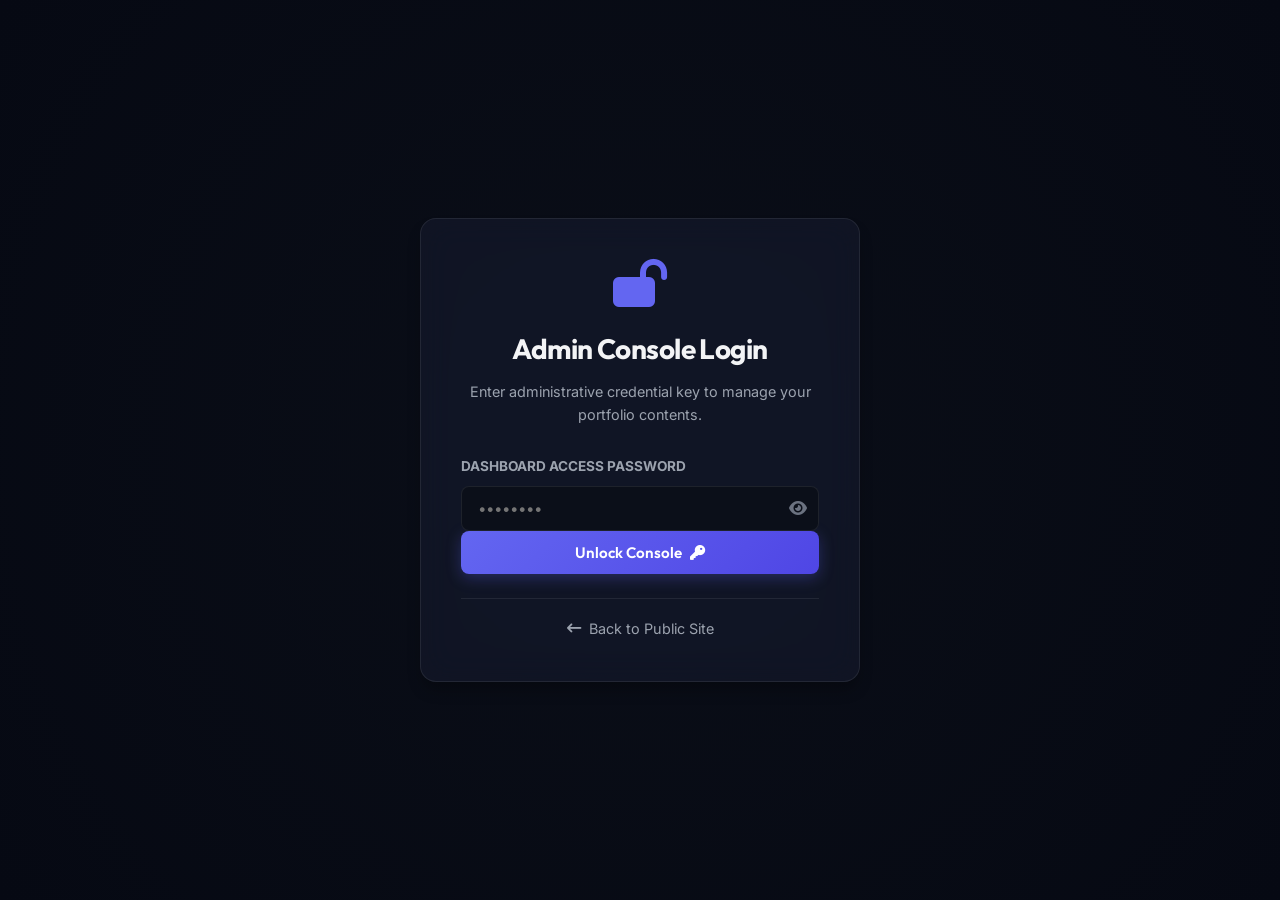
==== admin.html @ 7a06842d "Add files via upload" ====
<!DOCTYPE html>
<html lang="en" data-theme="dark">
<head>
    <meta charset="UTF-8">
    <meta name="viewport" content="width=device-width, initial-scale=1.0">
    <title>Admin Dashboard | Rosline Mary J</title>
    <!-- Google Fonts -->
    <link rel="preconnect" href="https://fonts.googleapis.com">
    <link rel="preconnect" href="https://fonts.gstatic.com" crossorigin>
    <link href="https://fonts.googleapis.com/css2?family=Inter:wght@300;400;500;600;700&family=Outfit:wght@400;500;600;700;800&display=swap" rel="stylesheet">
    
    <!-- FontAwesome Icons -->
    <link rel="stylesheet" href="https://cdnjs.cloudflare.com/ajax/libs/font-awesome/6.4.0/css/all.min.css">
    
    <!-- Custom CSS -->
    <link rel="stylesheet" href="styles.css">
</head>
<body class="admin-body">
    <!-- Admin Login Overlay -->
    <div id="admin-login-overlay" class="admin-login-overlay">
        <div class="glass-card login-card">
            <div class="login-header text-center">
                <i class="fa-solid fa-lock-open login-logo-icon"></i>
                <h2>Admin Console Login</h2>
                <p>Enter administrative credential key to manage your portfolio contents.</p>
            </div>
            <form id="admin-login-form">
                <div class="form-group">
                    <label for="admin-password">Dashboard Access Password</label>
                    <div class="password-input-wrapper">
                        <input type="password" id="admin-password" placeholder="••••••••" required>
                        <button type="button" id="toggle-password-vis" class="password-vis-btn">
                            <i class="fa-solid fa-eye"></i>
                        </button>
                    </div>
                </div>
                <button type="submit" class="btn btn-primary w-100">
                    <span>Unlock Console</span>
                    <i class="fa-solid fa-key"></i>
                </button>
                <div id="login-error" class="form-error hidden text-center">Invalid admin credentials. Please try again.</div>
            </form>
            <div class="login-footer text-center">
                <a href="index.html" class="back-link"><i class="fa-solid fa-arrow-left-long"></i> Back to Public Site</a>
            </div>
        </div>
    </div>

    <!-- Admin Console Dashboard -->
    <div id="admin-console" class="admin-console hidden">
        <!-- Sidebar Navigation -->
        <aside class="admin-sidebar">
            <div class="sidebar-brand">
                <span class="logo-accent">&lt;</span>Admin<span class="logo-accent">.Console /&gt;</span>
            </div>
            
            <nav class="sidebar-nav">
                <ul>
                    <li>
                        <button class="sidebar-tab-btn active" data-tab="overview">
                            <i class="fa-solid fa-chart-line"></i>
                            <span>Overview</span>
                        </button>
                    </li>
                    <li>
                        <button class="sidebar-tab-btn" data-tab="projects">
                            <i class="fa-solid fa-list-check"></i>
                            <span>Manage Projects</span>
                        </button>
                    </li>
                    <li>
                        <button class="sidebar-tab-btn" data-tab="credentials">
                            <i class="fa-solid fa-certificate"></i>
                            <span>Manage Credentials</span>
                        </button>
                    </li>
                    <li>
                        <button class="sidebar-tab-btn" data-tab="visitors">
                            <i class="fa-solid fa-users"></i>
                            <span>Visitor logs</span>
                        </button>
                    </li>
                </ul>
            </nav>

            <div class="sidebar-footer">
                <div class="admin-info">
                    <i class="fa-solid fa-circle-user avatar-placeholder"></i>
                    <div class="admin-meta">
                        <strong>Rosline Mary J</strong>
                        <span>Administrator</span>
                    </div>
                </div>
                <button id="admin-logout-btn" class="btn btn-logout w-100">
                    <i class="fa-solid fa-right-from-bracket"></i>
                    <span>Lock Console</span>
                </button>
            </div>
        </aside>

        <!-- Main Dashboard Viewport -->
        <main class="admin-main">
            <!-- Header Bar -->
            <header class="admin-header">
                <div class="admin-header-title">
                    <h1 id="tab-title">Dashboard Overview</h1>
                    <p id="tab-subtitle">Welcome back, Admin! Here is a summary of your website metrics.</p>
                </div>
                <div class="admin-header-actions">
                    <a href="index.html" target="_blank" class="btn btn-secondary">
                        <i class="fa-solid fa-arrow-up-right-from-square"></i>
                        <span>View Live Site</span>
                    </a>
                </div>
            </header>

            <!-- Tab: Overview -->
            <div id="tab-content-overview" class="tab-content active">
                <div class="metrics-grid">
                    <div class="metric-card glass-card">
                        <div class="metric-icon val-views"><i class="fa-solid fa-eye"></i></div>
                        <div class="metric-data">
                            <h3 id="stat-views">0</h3>
                            <p>Total Page Visits</p>
                        </div>
                    </div>
                    <div class="metric-card glass-card">
                        <div class="metric-icon val-projects"><i class="fa-solid fa-laptop-code"></i></div>
                        <div class="metric-data">
                            <h3 id="stat-projects">0</h3>
                            <p>Active Projects</p>
                        </div>
                    </div>
                    <div class="metric-card glass-card">
                        <div class="metric-icon val-certs"><i class="fa-solid fa-award"></i></div>
                        <div class="metric-data">
                            <h3 id="stat-certs">0</h3>
                            <p>Certificates & Achievements</p>
                        </div>
                    </div>
                </div>

                <div class="dashboard-widgets-grid">
                    <div class="widget-card glass-card">
                        <h3>Quick Project Publisher</h3>
                        <p class="widget-desc">Fast-publish a new work description immediately on the home page.</p>
                        <button class="btn btn-primary" onclick="switchTab('projects', true)">
                            <i class="fa-solid fa-plus"></i>
                            <span>Create Project Entry</span>
                        </button>
                    </div>
                    
                    <div class="widget-card glass-card">
                        <h3>System Information</h3>
                        <table class="sys-info-table">
                            <tr>
                                <td>Environment</td>
                                <td><span class="badge badge-sys">Client-side LocalStorage</span></td>
                            </tr>
                            <tr>
                                <td>Engine / Stack</td>
                                <td>Vanilla HTML5, CSS3, JS</td>
                            </tr>
                            <tr>
                                <td>Authentication Mode</td>
                                <td>Client passcode validation</td>
                            </tr>
                            <tr>
                                <td>Data Integrity Status</td>
                                <td><span class="badge badge-success"><i class="fa-solid fa-circle-check"></i> Healthy</span></td>
                            </tr>
                        </table>
                    </div>
                </div>
            </div>

            <!-- Tab: Projects CRUD -->
            <div id="tab-content-projects" class="tab-content">
                <div class="crud-split-layout">
                    <!-- Left: Form to Add/Edit Project -->
                    <div class="crud-form-column glass-card">
                        <h3 id="project-form-title">Add New Project</h3>
                        <form id="project-crud-form">
                            <input type="hidden" id="project-id">
                            
                            <div class="form-group">
                                <label for="proj-title">Project Title</label>
                                <input type="text" id="proj-title" required placeholder="e.g. Marriage Hall Booking System">
                            </div>
                            
                            <div class="form-group">
                                <label for="proj-category">Category</label>
                                <select id="proj-category" required>
                                    <option value="frontend">Frontend</option>
                                    <option value="backend">Backend/APIs</option>
                                    <option value="fullstack">Full-Stack</option>
                                    <option value="database">Database-Focused</option>
                                </select>
                            </div>
                            
                            <div class="form-group">
                                <label for="proj-desc">Description</label>
                                <textarea id="proj-desc" rows="3" required placeholder="Brief description of the project features, system integrations..."></textarea>
                            </div>
                            
                            <div class="form-group">
                                <label for="proj-tech">Technologies (Comma-separated)</label>
                                <input type="text" id="proj-tech" required placeholder="e.g. React.js, ASP.NET Core, SQL Server">
                            </div>

                            <div class="form-grid">
                                <div class="form-group">
                                    <label for="proj-github">GitHub Link</label>
                                    <input type="url" id="proj-github" placeholder="https://github.com/...">
                                </div>
                                <div class="form-group">
                                    <label for="proj-live">Live Link</label>
                                    <input type="url" id="proj-live" placeholder="https://...">
                                </div>
                            </div>
                            
                            <div class="form-group">
                                <label>Project Image Banner</label>
                                <div class="drag-drop-uploader" id="project-drag-uploader">
                                    <i class="fa-solid fa-cloud-arrow-up upload-icon"></i>
                                    <p class="upload-text">Drag & drop image or <span>Browse</span></p>
                                    <input type="file" id="proj-image-input" accept="image/*" class="hidden">
                                </div>
                                <div id="project-image-preview-box" class="image-preview-container hidden">
                                    <img id="project-image-preview" src="" alt="Preview">
                                    <button type="button" class="remove-img-btn" id="remove-project-img"><i class="fa-solid fa-xmark"></i></button>
                                </div>
                                <input type="hidden" id="proj-image-base64">
                            </div>

                            <div class="form-actions">
                                <button type="submit" class="btn btn-primary" id="btn-project-submit">
                                    <span>Add Project</span>
                                </button>
                                <button type="button" class="btn btn-secondary hidden" id="btn-project-cancel">
                                    <span>Cancel</span>
                                </button>
                            </div>
                        </form>
                    </div>

                    <!-- Right: Table List of Projects -->
                    <div class="crud-list-column glass-card">
                        <h3>Project List</h3>
                        <div class="list-search">
                            <i class="fa-solid fa-magnifying-glass table-search-icon"></i>
                            <input type="text" id="admin-project-search" placeholder="Search projects...">
                        </div>
                        <div class="table-container">
                            <table class="crud-table">
                                <thead>
                                    <tr>
                                        <th>Project</th>
                                        <th>Category</th>
                                        <th>Technologies</th>
                                        <th>Actions</th>
                                    </tr>
                                </thead>
                                <tbody id="admin-projects-tbody">
                                    <!-- Dynamic elements inject here -->
                                </tbody>
                            </table>
                        </div>
                    </div>
                </div>
            </div>

            <!-- Tab: Credentials CRUD -->
            <div id="tab-content-credentials" class="tab-content">
                <div class="crud-split-layout">
                    <!-- Left: Form to Add/Edit Credential -->
                    <div class="crud-form-column glass-card">
                        <h3 id="cred-form-title">Add New Credential</h3>
                        <form id="cred-crud-form">
                            <input type="hidden" id="cred-id">
                            
                            <div class="form-group">
                                <label for="cred-title">Credential Title / Name</label>
                                <input type="text" id="cred-title" required placeholder="e.g. Python Programming Specialist">
                            </div>

                            <div class="form-group">
                                <label for="cred-type">Type</label>
                                <select id="cred-type" required>
                                    <option value="certification">Certification</option>
                                    <option value="achievement">Achievement</option>
                                </select>
                            </div>
                            
                            <div class="form-group">
                                <label for="cred-issuer">Issuing Organization / Summary</label>
                                <input type="text" id="cred-issuer" required placeholder="e.g. Coursera, HackerRank, Don Bosco College">
                            </div>
                            
                            <div class="form-grid">
                                <div class="form-group">
                                    <label for="cred-date">Issue Date</label>
                                    <input type="text" id="cred-date" required placeholder="e.g. May 2026">
                                </div>
                                <div class="form-group">
                                    <label for="cred-link">Verification Link (Optional)</label>
                                    <input type="url" id="cred-link" placeholder="https://...">
                                </div>
                            </div>
                            
                            <div class="form-group">
                                <label>Verification Image / Badge</label>
                                <div class="drag-drop-uploader" id="cred-drag-uploader">
                                    <i class="fa-solid fa-cloud-arrow-up upload-icon"></i>
                                    <p class="upload-text">Drag & drop image or <span>Browse</span></p>
                                    <input type="file" id="cred-image-input" accept="image/*" class="hidden">
                                </div>
                                <div id="cred-image-preview-box" class="image-preview-container hidden">
                                    <img id="cred-image-preview" src="" alt="Preview">
                                    <button type="button" class="remove-img-btn" id="remove-cred-img"><i class="fa-solid fa-xmark"></i></button>
                                </div>
                                <input type="hidden" id="cred-image-base64">
                            </div>

                            <div class="form-actions">
                                <button type="submit" class="btn btn-primary" id="btn-cred-submit">
                                    <span>Add Credential</span>
                                </button>
                                <button type="button" class="btn btn-secondary hidden" id="btn-cred-cancel">
                                    <span>Cancel</span>
                                </button>
                            </div>
                        </form>
                    </div>

                    <!-- Right: Table List of Credentials -->
                    <div class="crud-list-column glass-card">
                        <h3>Credentials List</h3>
                        <div class="list-search">
                            <i class="fa-solid fa-magnifying-glass table-search-icon"></i>
                            <input type="text" id="admin-cred-search" placeholder="Search credentials...">
                        </div>
                        <div class="table-container">
                            <table class="crud-table">
                                <thead>
                                    <tr>
                                        <th>Credential</th>
                                        <th>Type</th>
                                        <th>Issuer / Date</th>
                                        <th>Actions</th>
                                    </tr>
                                </thead>
                                <tbody id="admin-creds-tbody">
                                    <!-- Dynamic elements inject here -->
                                </tbody>
                            </table>
                        </div>
                    </div>
                </div>
            </div>

            <!-- Tab: Visitors Log -->
            <div id="tab-content-visitors" class="tab-content">
                <div class="glass-card">
                    <div class="table-actions-header">
                        <h3>Detailed Traffic Logs</h3>
                        <button id="clear-logs-btn" class="btn btn-danger">
                            <i class="fa-solid fa-trash-can"></i>
                            <span>Clear Access Logs</span>
                        </button>
                    </div>
                    <p class="logs-description">Below are records of user visits detected. (Simulated tracking parameters in LocalStorage environment).</p>
                    
                    <div class="table-container">
                        <table class="crud-table logs-table">
                            <thead>
                                <tr>
                                    <th>Timestamp</th>
                                    <th>Referrer</th>
                                    <th>Platform</th>
                                    <th>Page View Route</th>
                                </tr>
                            </thead>
                            <tbody id="visitor-logs-tbody">
                                <!-- Logs will dynamically render here -->
                            </tbody>
                        </table>
                    </div>
                </div>
            </div>
        </main>
    </div>

    <!-- Notification Toast -->
    <div id="toast-notification" class="toast-notification hidden"></div>

    <!-- Admin Logic JavaScript -->
    <script src="admin.js"></script>
</body>
</html>
---- styles.css ----
/* Custom CSS Variables & Typography Setup */
:root {
    --font-heading: 'Outfit', 'Inter', sans-serif;
    --font-body: 'Inter', sans-serif;

    /* Theme-independent layout tokens */
    --border-radius-sm: 8px;
    --border-radius-md: 16px;
    --border-radius-lg: 24px;
    --transition-fast: 0.2s ease;
    --transition-normal: 0.3s ease;
    --transition-slow: 0.5s ease;
    --container-max-width: 1200px;
    --nav-height: 80px;

    /* Dark Mode Defaults */
    --bg-color: #0b0f19;
    --bg-grid: rgba(99, 102, 241, 0.03);
    --card-bg: rgba(22, 28, 45, 0.6);
    --card-border: rgba(255, 255, 255, 0.08);
    --card-hover-border: rgba(99, 102, 241, 0.4);
    
    --text-primary: #f3f4f6;
    --text-secondary: #9ca3af;
    --text-muted: #6b7280;
    
    --primary-accent: #6366f1;
    --primary-accent-rgb: 99, 102, 241;
    --secondary-accent: #06b6d4;
    --secondary-accent-rgb: 6, 182, 212;
    
    --accent-glow: rgba(99, 102, 241, 0.2);
    --nav-bg: rgba(11, 15, 25, 0.8);
    --shadow-sm: 0 4px 6px -1px rgba(0, 0, 0, 0.2);
    --shadow-md: 0 10px 15px -3px rgba(0, 0, 0, 0.3);
    --shadow-lg: 0 20px 25px -5px rgba(0, 0, 0, 0.4);
}

/* Light Theme overrides */
[data-theme="light"] {
    --bg-color: #f8fafc;
    --bg-grid: rgba(79, 70, 229, 0.02);
    --card-bg: rgba(255, 255, 255, 0.75);
    --card-border: rgba(0, 0, 0, 0.08);
    --card-hover-border: rgba(79, 70, 229, 0.3);
    
    --text-primary: #0f172a;
    --text-secondary: #475569;
    --text-muted: #94a3b8;
    
    --primary-accent: #4f46e5;
    --primary-accent-rgb: 79, 70, 229;
    --secondary-accent: #0891b2;
    --secondary-accent-rgb: 8, 145, 178;
    
    --accent-glow: rgba(79, 70, 229, 0.1);
    --nav-bg: rgba(248, 250, 252, 0.85);
    --shadow-sm: 0 4px 6px -1px rgba(0, 0, 0, 0.05);
    --shadow-md: 0 10px 15px -3px rgba(0, 0, 0, 0.08);
    --shadow-lg: 0 20px 25px -5px rgba(0, 0, 0, 0.1);
}

/* Reset and Global Styles */
* {
    margin: 0;
    padding: 0;
    box-sizing: border-box;
    scroll-behavior: smooth;
}

body {
    background-color: var(--bg-color);
    color: var(--text-primary);
    font-family: var(--font-body);
    line-height: 1.6;
    overflow-x: hidden;
    transition: background-color 0.4s ease, color 0.4s ease, border-color 0.4s ease, box-shadow 0.4s ease;
    background-image: 
        radial-gradient(var(--bg-grid) 1px, transparent 0), 
        radial-gradient(var(--bg-grid) 1.5px, transparent 0);
    background-size: 40px 40px;
    background-position: 0 0, 20px 20px;
}

.container {
    width: 100%;
    max-width: var(--container-max-width);
    margin: 0 auto;
    padding: 0 24px;
}

section {
    position: relative;
    overflow: hidden;
}

.section-padding {
    padding: 100px 0;
}

/* Scroll Progress Bar */
#scroll-progress {
    position: fixed;
    top: 0;
    left: 0;
    width: 0%;
    height: 4px;
    background: linear-gradient(to right, var(--primary-accent), var(--secondary-accent));
    z-index: 9999;
    transition: width 0.1s ease-out;
}

/* Typography & Headings */
h1, h2, h3, h4, h5, h6 {
    font-family: var(--font-heading);
    font-weight: 700;
    letter-spacing: -0.02em;
}

a {
    color: inherit;
    text-decoration: none;
    transition: color var(--transition-fast);
}

ul {
    list-style: none;
}

img {
    max-width: 100%;
    height: auto;
    display: block;
}

/* Custom Scrollbar */
::-webkit-scrollbar {
    width: 10px;
}
::-webkit-scrollbar-track {
    background: var(--bg-color);
}
::-webkit-scrollbar-thumb {
    background: var(--card-border);
    border-radius: 5px;
    border: 2px solid var(--bg-color);
}
::-webkit-scrollbar-thumb:hover {
    background: var(--primary-accent);
}

/* Glassmorphic Utilities */
.glass-card {
    background: var(--card-bg);
    border: 1px solid var(--card-border);
    backdrop-filter: blur(16px) saturate(120%);
    -webkit-backdrop-filter: blur(16px) saturate(120%);
    border-radius: var(--border-radius-md);
    box-shadow: var(--shadow-md);
    transition: transform var(--transition-normal), border-color var(--transition-normal), box-shadow var(--transition-normal), background var(--transition-normal);
}

.glass-card:hover {
    border-color: var(--card-hover-border);
    box-shadow: 0 12px 30px -10px var(--accent-glow);
}

/* Badges */
.badge {
    display: inline-block;
    padding: 6px 14px;
    font-size: 0.85rem;
    font-weight: 600;
    border-radius: 20px;
    letter-spacing: 0.02em;
}

/* Buttons System */
.btn {
    display: inline-flex;
    align-items: center;
    justify-content: center;
    gap: 8px;
    padding: 12px 28px;
    font-size: 0.95rem;
    font-weight: 600;
    font-family: var(--font-heading);
    border-radius: var(--border-radius-sm);
    cursor: pointer;
    transition: all var(--transition-normal);
    border: none;
}

.btn-primary {
    background: linear-gradient(135deg, var(--primary-accent), #4f46e5);
    color: #ffffff;
    box-shadow: 0 4px 15px rgba(99, 102, 241, 0.3);
}

.btn-primary:hover {
    transform: translateY(-2px);
    box-shadow: 0 8px 25px rgba(99, 102, 241, 0.45);
}

.btn-secondary {
    background: transparent;
    color: var(--text-primary);
    border: 1px solid var(--card-border);
    backdrop-filter: blur(4px);
}

.btn-secondary:hover {
    background: var(--card-border);
    transform: translateY(-2px);
}

.btn-logout {
    background: rgba(239, 68, 68, 0.1);
    color: #ef4444;
    border: 1px solid rgba(239, 68, 68, 0.2);
}

.btn-logout:hover {
    background: #ef4444;
    color: #ffffff;
}

.btn-danger {
    background: #ef4444;
    color: white;
}
.btn-danger:hover {
    background: #dc2626;
}

.w-100 {
    width: 100%;
}

/* Section Header styling */
.section-header {
    margin-bottom: 60px;
}
.section-tag {
    font-size: 0.85rem;
    font-weight: 700;
    text-transform: uppercase;
    letter-spacing: 0.15em;
    color: var(--secondary-accent);
}
.section-title {
    font-size: 2.25rem;
    margin-top: 10px;
    margin-bottom: 15px;
}
.underline {
    width: 60px;
    height: 4px;
    background: linear-gradient(to right, var(--primary-accent), var(--secondary-accent));
    margin: 0 auto;
    border-radius: 2px;
}
.text-center {
    text-align: center;
}

/* Navigation Header */
.header {
    position: fixed;
    top: 0;
    left: 0;
    width: 100%;
    height: var(--nav-height);
    background: var(--nav-bg);
    border-bottom: 1px solid var(--card-border);
    backdrop-filter: blur(12px);
    -webkit-backdrop-filter: blur(12px);
    z-index: 1000;
    transition: all var(--transition-normal);
}

.header-scrolled {
    height: 70px;
    box-shadow: var(--shadow-md);
}

.navbar-container {
    display: flex;
    align-items: center;
    justify-content: space-between;
    height: 100%;
}

.logo {
    font-family: var(--font-heading);
    font-size: 1.5rem;
    font-weight: 800;
    letter-spacing: -0.03em;
}

.logo-accent {
    color: var(--primary-accent);
}

.nav-list {
    display: flex;
    gap: 32px;
}

.nav-link {
    font-size: 0.95rem;
    font-weight: 500;
    color: var(--text-secondary);
    position: relative;
    padding: 6px 0;
}

.nav-link:hover, .nav-link.active {
    color: var(--text-primary);
}

.nav-link::after {
    content: '';
    position: absolute;
    bottom: 0;
    left: 0;
    width: 0%;
    height: 2px;
    background: var(--primary-accent);
    transition: width var(--transition-normal);
}

.nav-link:hover::after, .nav-link.active::after {
    width: 100%;
}

.nav-actions {
    display: flex;
    align-items: center;
    gap: 16px;
}

/* Theme Toggle Button */
.theme-toggle-btn {
    width: 42px;
    height: 42px;
    border-radius: 50%;
    background: var(--card-bg);
    border: 1px solid var(--card-border);
    color: var(--text-primary);
    cursor: pointer;
    display: flex;
    align-items: center;
    justify-content: center;
    font-size: 1.15rem;
    transition: all var(--transition-normal);
}

.theme-toggle-btn:hover {
    border-color: var(--primary-accent);
    color: var(--primary-accent);
    box-shadow: 0 0 10px var(--accent-glow);
}

/* Displaying icons correctly */
.sun-icon {
    display: none;
}
[data-theme="light"] .sun-icon {
    display: block;
}
[data-theme="light"] .moon-icon {
    display: none;
}
[data-theme="dark"] .sun-icon {
    display: none;
}
[data-theme="dark"] .moon-icon {
    display: block;
}

.admin-link-btn {
    width: 42px;
    height: 42px;
    border-radius: 50%;
    background: var(--card-bg);
    border: 1px solid var(--card-border);
    color: var(--text-primary);
    display: flex;
    align-items: center;
    justify-content: center;
    font-size: 1.15rem;
    transition: all var(--transition-normal);
}
.admin-link-btn:hover {
    border-color: var(--secondary-accent);
    color: var(--secondary-accent);
}

/* Mobile Menu Toggle */
.mobile-menu-toggle {
    display: none;
    flex-direction: column;
    justify-content: space-between;
    width: 24px;
    height: 18px;
    background: transparent;
    border: none;
    cursor: pointer;
    z-index: 1001;
}

.mobile-menu-toggle span {
    width: 100%;
    height: 2px;
    background-color: var(--text-primary);
    border-radius: 2px;
    transition: all var(--transition-normal);
}

/* Hero Section */
.hero-section {
    min-height: 100vh;
    display: flex;
    align-items: center;
    padding-top: var(--nav-height);
}

.hero-bg-shapes .shape {
    position: absolute;
    border-radius: 50%;
    filter: blur(100px);
    z-index: 0;
    opacity: 0.15;
}
[data-theme="light"] .hero-bg-shapes .shape {
    opacity: 0.08;
}

.shape-1 {
    top: 10%;
    left: 5%;
    width: 300px;
    height: 300px;
    background-color: var(--primary-accent);
}
.shape-2 {
    bottom: 10%;
    right: 5%;
    width: 400px;
    height: 400px;
    background-color: var(--secondary-accent);
}
.shape-3 {
    top: 40%;
    left: 50%;
    width: 250px;
    height: 250px;
    background-color: #8b5cf6;
}

.hero-container {
    display: grid;
    grid-template-columns: 1.2fr 0.8fr;
    align-items: center;
    gap: 60px;
    position: relative;
    z-index: 1;
}

.hero-badge {
    background: rgba(6, 182, 212, 0.12);
    color: var(--secondary-accent);
    border: 1px solid rgba(6, 182, 212, 0.25);
    margin-bottom: 20px;
    font-size: 0.8rem;
}

.hero-title {
    font-size: 3.5rem;
    line-height: 1.1;
    margin-bottom: 15px;
}

.name-gradient {
    background: linear-gradient(135deg, var(--primary-accent), var(--secondary-accent));
    -webkit-background-clip: text;
    -webkit-text-fill-color: transparent;
}

.hero-subtitle {
    font-size: 1.75rem;
    font-weight: 500;
    color: var(--text-secondary);
    margin-bottom: 24px;
    height: 2.2rem;
}

#typing-text {
    color: var(--text-primary);
    font-weight: 600;
}

.cursor {
    animation: blink 0.8s infinite;
    color: var(--primary-accent);
}

.hero-description {
    font-size: 1.1rem;
    color: var(--text-secondary);
    max-width: 600px;
    margin-bottom: 40px;
}

.hero-ctas {
    display: flex;
    gap: 16px;
    margin-bottom: 40px;
}

.social-links {
    display: flex;
    gap: 16px;
}

.social-icon {
    width: 44px;
    height: 44px;
    border-radius: 50%;
    background: var(--card-bg);
    border: 1px solid var(--card-border);
    display: flex;
    align-items: center;
    justify-content: center;
    font-size: 1.2rem;
    color: var(--text-secondary);
    transition: all var(--transition-normal);
}

.social-icon:hover {
    color: var(--text-primary);
    border-color: var(--primary-accent);
    transform: translateY(-4px);
    box-shadow: 0 4px 12px var(--accent-glow);
}

.hero-image-container {
    display: flex;
    justify-content: center;
    align-items: center;
}

/* Avatar Graphic */
.dev-avatar-graphic {
    position: relative;
    width: 320px;
    height: 320px;
}

.avatar-glow {
    position: absolute;
    top: -10px;
    left: -10px;
    right: -10px;
    bottom: -10px;
    border-radius: 50%;
    background: linear-gradient(135deg, var(--primary-accent), var(--secondary-accent));
    filter: blur(15px);
    opacity: 0.4;
    animation: rotate-glow 8s linear infinite;
}

.avatar-circle {
    position: absolute;
    width: 100%;
    height: 100%;
    background: #111827;
    border: 4px solid var(--bg-color);
    border-radius: 50%;
    display: flex;
    align-items: center;
    justify-content: center;
}
[data-theme="light"] .avatar-circle {
    background: #e2e8f0;
}

.avatar-icon {
    font-size: 6rem;
    background: linear-gradient(135deg, var(--primary-accent), var(--secondary-accent));
    -webkit-background-clip: text;
    -webkit-text-fill-color: transparent;
}

/* Floating tech items */
.floating-tech {
    position: absolute;
    width: 50px;
    height: 50px;
    border-radius: 50%;
    background: var(--card-bg);
    border: 1px solid var(--card-border);
    box-shadow: var(--shadow-md);
    display: flex;
    align-items: center;
    justify-content: center;
    font-size: 1.4rem;
    animation: float 4s ease-in-out infinite;
}

.html-tech {
    top: 10%;
    right: -5%;
    color: #e34f26;
    animation-delay: 0s;
}

.py-tech {
    bottom: 15%;
    left: -10%;
    color: #3776ab;
    animation-delay: 1.5s;
}

.db-tech {
    bottom: 5%;
    right: 15%;
    color: #00758f;
    animation-delay: 3s;
}

.scroll-indicator {
    position: absolute;
    bottom: 30px;
    left: 50%;
    transform: translateX(-50%);
    display: flex;
    flex-direction: column;
    align-items: center;
    font-size: 0.85rem;
    color: var(--text-muted);
}
.scroll-indicator i {
    margin-top: 8px;
    animation: bounce 2s infinite;
}

/* About Section */
.about-grid {
    display: grid;
    grid-template-columns: 1.1fr 0.9fr;
    gap: 30px;
    margin-top: 40px;
}

.about-info-card, .about-details-card {
    padding: 40px;
}

.about-subtitle {
    font-size: 1.5rem;
    margin-bottom: 20px;
    color: var(--primary-accent);
}

.about-info-card p {
    color: var(--text-secondary);
    margin-bottom: 20px;
}

.languages-box {
    margin-top: 30px;
}

.small-title {
    font-size: 0.95rem;
    font-weight: 700;
    color: var(--text-primary);
    margin-bottom: 12px;
    text-transform: uppercase;
}

.lang-tags {
    display: flex;
    gap: 12px;
}

.lang-badge {
    background: rgba(var(--primary-accent-rgb), 0.08);
    border: 1px solid rgba(var(--primary-accent-rgb), 0.15);
    color: var(--text-primary);
    display: inline-flex;
    align-items: center;
    gap: 6px;
}

/* Timeline details */
.timeline-compact {
    display: flex;
    flex-direction: column;
    gap: 24px;
}

.timeline-compact-item {
    position: relative;
    padding-left: 24px;
}

.t-bullet {
    position: absolute;
    left: 0;
    top: 6px;
    width: 10px;
    height: 10px;
    border-radius: 50%;
    background: var(--secondary-accent);
    box-shadow: 0 0 8px var(--secondary-accent);
}

.timeline-compact-item::before {
    content: '';
    position: absolute;
    left: 4px;
    top: 16px;
    bottom: -24px;
    width: 2px;
    background: var(--card-border);
}

.timeline-compact-item:last-child::before {
    display: none;
}

.t-date {
    font-size: 0.8rem;
    font-weight: 700;
    color: var(--secondary-accent);
}

.t-title {
    font-size: 1.1rem;
    margin: 4px 0;
}

.t-subtitle {
    font-size: 0.9rem;
    font-weight: 600;
    color: var(--text-secondary);
}

.t-desc {
    font-size: 0.85rem;
    color: var(--text-muted);
    margin-top: 8px;
}

/* Skills Grid */
.skills-grid {
    display: grid;
    grid-template-columns: repeat(auto-fit, minmax(320px, 1fr));
    gap: 30px;
    margin-top: 40px;
}

.skills-card {
    padding: 40px;
}

.card-icon {
    font-size: 2rem;
    color: var(--primary-accent);
    margin-bottom: 20px;
}

.skills-card h3 {
    font-size: 1.35rem;
    margin-bottom: 24px;
}

.skills-list {
    display: flex;
    flex-direction: column;
    gap: 18px;
}

.skill-name {
    font-size: 0.9rem;
    font-weight: 600;
    margin-bottom: 8px;
    color: var(--text-secondary);
}

.skill-progress-bar {
    width: 100%;
    height: 8px;
    background: var(--card-border);
    border-radius: 4px;
    overflow: hidden;
}

.skill-progress {
    height: 100%;
    background: linear-gradient(to right, var(--primary-accent), var(--secondary-accent));
    border-radius: 4px;
}

/* Experience Section (Work History) */
.experience-timeline {
    margin: 40px auto 0;
    max-width: 800px;
    position: relative;
    padding-left: 30px;
}

.experience-timeline::before {
    content: '';
    position: absolute;
    left: 4px;
    top: 0;
    bottom: 0;
    width: 2px;
    background: var(--card-border);
}

.timeline-item {
    position: relative;
    padding: 30px;
    margin-bottom: 30px;
}

.timeline-icon {
    position: absolute;
    left: -42px;
    top: 30px;
    width: 26px;
    height: 26px;
    border-radius: 50%;
    background: var(--bg-color);
    border: 2px solid var(--primary-accent);
    display: flex;
    align-items: center;
    justify-content: center;
    color: var(--primary-accent);
    font-size: 0.8rem;
    z-index: 2;
}

.timeline-duration {
    display: inline-block;
    padding: 4px 12px;
    font-size: 0.8rem;
    font-weight: 700;
    background: rgba(var(--primary-accent-rgb), 0.12);
    color: var(--primary-accent);
    border-radius: 20px;
    margin-bottom: 12px;
}

.role-title {
    font-size: 1.4rem;
    margin-bottom: 4px;
}

.company-name {
    font-size: 1.05rem;
    font-weight: 600;
    color: var(--text-secondary);
    margin-bottom: 16px;
}

.experience-summary {
    color: var(--text-secondary);
    font-size: 0.95rem;
    margin-bottom: 16px;
}

.experience-points {
    list-style: disc;
    padding-left: 20px;
    color: var(--text-secondary);
    font-size: 0.9rem;
    margin-bottom: 24px;
}

.experience-points li {
    margin-bottom: 8px;
}

.timeline-tech-tags {
    display: flex;
    flex-wrap: wrap;
    gap: 8px;
}

.tech-badge {
    background: var(--card-border);
    color: var(--text-secondary);
}

/* Projects search and filter */
.filter-panel {
    display: flex;
    flex-direction: column;
    gap: 20px;
    padding: 24px;
    margin-top: 40px;
    margin-bottom: 40px;
}

.search-box {
    position: relative;
    width: 100%;
}

.search-icon {
    position: absolute;
    left: 16px;
    top: 50%;
    transform: translateY(-50%);
    color: var(--text-muted);
}

.search-box input {
    width: 100%;
    padding: 14px 16px 14px 44px;
    background: var(--bg-color);
    border: 1px solid var(--card-border);
    border-radius: var(--border-radius-sm);
    color: var(--text-primary);
    font-family: var(--font-body);
    font-size: 0.95rem;
    transition: all var(--transition-normal);
}

.search-box input:focus {
    outline: none;
    border-color: var(--primary-accent);
    box-shadow: 0 0 0 3px var(--accent-glow);
}

.filter-buttons {
    display: flex;
    flex-wrap: wrap;
    gap: 10px;
}

.filter-btn {
    padding: 8px 18px;
    background: var(--bg-color);
    border: 1px solid var(--card-border);
    border-radius: 20px;
    color: var(--text-secondary);
    font-family: var(--font-heading);
    font-weight: 600;
    font-size: 0.85rem;
    cursor: pointer;
    transition: all var(--transition-normal);
}

.filter-btn:hover, .filter-btn.active {
    background: var(--primary-accent);
    color: white;
    border-color: var(--primary-accent);
}

/* Projects Grid */
.projects-grid {
    display: grid;
    grid-template-columns: repeat(auto-fill, minmax(360px, 1fr));
    gap: 30px;
}

.project-card {
    display: flex;
    flex-direction: column;
    height: 100%;
    overflow: hidden;
}

.project-img-wrapper {
    position: relative;
    height: 200px;
    overflow: hidden;
    background: #111827;
}

.project-img-wrapper img {
    width: 100%;
    height: 100%;
    object-fit: cover;
    transition: transform var(--transition-slow);
}

.project-card:hover .project-img-wrapper img {
    transform: scale(1.05);
}

.project-img-fallback {
    width: 100%;
    height: 100%;
    display: flex;
    flex-direction: column;
    align-items: center;
    justify-content: center;
    background: linear-gradient(135deg, rgba(var(--primary-accent-rgb), 0.1), rgba(var(--secondary-accent-rgb), 0.1));
    color: var(--text-secondary);
    gap: 10px;
}

.project-img-fallback i {
    font-size: 3rem;
    color: var(--primary-accent);
}

.project-cat-badge {
    position: absolute;
    top: 15px;
    right: 15px;
    background: rgba(0, 0, 0, 0.7);
    color: white;
    backdrop-filter: blur(4px);
    border: 1px solid rgba(255, 255, 255, 0.1);
}

.project-body {
    padding: 24px;
    display: flex;
    flex-direction: column;
    flex-grow: 1;
}

.project-body h3 {
    font-size: 1.3rem;
    margin-bottom: 12px;
}

.project-body p {
    color: var(--text-secondary);
    font-size: 0.9rem;
    margin-bottom: 20px;
    line-height: 1.5;
    flex-grow: 1;
}

.project-tech-list {
    display: flex;
    flex-wrap: wrap;
    gap: 6px;
    margin-bottom: 24px;
}

.project-tech-tag {
    font-size: 0.75rem;
    padding: 4px 10px;
    border-radius: 12px;
    background: var(--bg-color);
    color: var(--text-secondary);
    border: 1px solid var(--card-border);
}

.project-links {
    display: flex;
    gap: 14px;
    border-top: 1px solid var(--card-border);
    padding-top: 16px;
}

.project-link {
    display: flex;
    align-items: center;
    gap: 6px;
    font-size: 0.85rem;
    font-weight: 600;
    color: var(--text-secondary);
}

.project-link:hover {
    color: var(--primary-accent);
}

/* Credentials Grid */
.credentials-grid {
    display: grid;
    grid-template-columns: repeat(auto-fill, minmax(360px, 1fr));
    gap: 30px;
    margin-top: 40px;
}

.cred-card {
    display: flex;
    padding: 24px;
    gap: 20px;
    align-items: flex-start;
}

.cred-icon-box {
    width: 50px;
    height: 50px;
    border-radius: var(--border-radius-sm);
    background: rgba(var(--primary-accent-rgb), 0.08);
    border: 1px solid rgba(var(--primary-accent-rgb), 0.15);
    display: flex;
    align-items: center;
    justify-content: center;
    color: var(--primary-accent);
    font-size: 1.35rem;
    flex-shrink: 0;
}
.cred-card.achievement-card .cred-icon-box {
    background: rgba(251, 191, 36, 0.08);
    border-color: rgba(251, 191, 36, 0.2);
    color: #fbbf24;
}

.cred-content {
    flex-grow: 1;
}

.cred-badge {
    font-size: 0.75rem;
    padding: 2px 8px;
    border-radius: 4px;
    margin-bottom: 8px;
    font-weight: 700;
}
.cred-badge-cert {
    background: rgba(var(--secondary-accent-rgb), 0.12);
    color: var(--secondary-accent);
}
.cred-badge-ach {
    background: rgba(251, 191, 36, 0.12);
    color: #fbbf24;
}

.cred-content h3 {
    font-size: 1.15rem;
    margin-bottom: 4px;
}

.cred-org {
    font-size: 0.9rem;
    color: var(--text-secondary);
    margin-bottom: 2px;
}

.cred-date {
    font-size: 0.8rem;
    color: var(--text-muted);
    margin-bottom: 12px;
}

.cred-verify {
    font-size: 0.85rem;
    font-weight: 600;
    color: var(--primary-accent);
    display: inline-flex;
    align-items: center;
    gap: 4px;
}

/* Contact Info & Forms */
.contact-grid {
    display: grid;
    grid-template-columns: 0.9fr 1.1fr;
    gap: 40px;
    margin-top: 40px;
}

.contact-info-card, .contact-form-card {
    padding: 40px;
}

.contact-info-card h3, .contact-form-card h3 {
    font-size: 1.5rem;
    margin-bottom: 20px;
}

.contact-info-card p {
    color: var(--text-secondary);
    margin-bottom: 30px;
}

.info-items {
    display: flex;
    flex-direction: column;
    gap: 24px;
}

.info-item {
    display: flex;
    gap: 16px;
}

.info-icon {
    width: 46px;
    height: 46px;
    border-radius: 50%;
    background: rgba(var(--primary-accent-rgb), 0.08);
    border: 1px solid rgba(var(--primary-accent-rgb), 0.15);
    display: flex;
    align-items: center;
    justify-content: center;
    color: var(--primary-accent);
    font-size: 1.1rem;
    flex-shrink: 0;
}

.info-text span {
    display: block;
    font-size: 0.8rem;
    color: var(--text-muted);
    text-transform: uppercase;
    font-weight: 700;
}

.info-text a, .info-text p {
    font-size: 1rem;
    font-weight: 600;
    color: var(--text-secondary);
}

.info-text a:hover {
    color: var(--primary-accent);
}

/* Form Styles */
.contact-form {
    display: flex;
    flex-direction: column;
    gap: 20px;
}

.form-group {
    display: flex;
    flex-direction: column;
    gap: 8px;
}

.form-group label {
    font-size: 0.85rem;
    font-weight: 700;
    color: var(--text-secondary);
    text-transform: uppercase;
}

.form-group input, .form-group textarea, .form-group select {
    width: 100%;
    padding: 12px 16px;
    background: var(--bg-color);
    border: 1px solid var(--card-border);
    border-radius: var(--border-radius-sm);
    color: var(--text-primary);
    font-family: var(--font-body);
    font-size: 0.95rem;
    transition: all var(--transition-normal);
}

.form-group input:focus, .form-group textarea:focus, .form-group select:focus {
    outline: none;
    border-color: var(--primary-accent);
    box-shadow: 0 0 0 3px var(--accent-glow);
}

.form-feedback {
    margin-top: 15px;
    padding: 12px;
    border-radius: var(--border-radius-sm);
    font-size: 0.9rem;
    text-align: center;
}

.form-feedback.success {
    background: rgba(16, 185, 129, 0.1);
    color: #10b981;
    border: 1px solid rgba(16, 185, 129, 0.2);
}

.form-feedback.error {
    background: rgba(239, 68, 68, 0.1);
    color: #ef4444;
    border: 1px solid rgba(239, 68, 68, 0.2);
}

.hidden {
    display: none !important;
}

/* Footer Section */
.footer {
    background: var(--bg-color);
    border-top: 1px solid var(--card-border);
    padding: 40px 0;
    font-size: 0.9rem;
    color: var(--text-secondary);
}

.footer-container {
    display: flex;
    justify-content: space-between;
    align-items: center;
}

.visitor-counter-badge {
    display: flex;
    align-items: center;
    gap: 8px;
    padding: 6px 14px;
    border-radius: 20px;
    background: var(--card-bg);
    border: 1px solid var(--card-border);
    font-size: 0.85rem;
    color: var(--text-secondary);
}

.visitor-counter-badge i {
    color: var(--secondary-accent);
}

/* Admin Dashboard Specific Styles */
.admin-body {
    background-color: var(--bg-color);
    min-height: 100vh;
    display: flex;
}

.admin-login-overlay {
    position: fixed;
    top: 0;
    left: 0;
    width: 100%;
    height: 100%;
    background: radial-gradient(circle at center, rgba(11, 15, 25, 0.95), #060913);
    z-index: 2000;
    display: flex;
    align-items: center;
    justify-content: center;
    padding: 24px;
}

.login-card {
    width: 100%;
    max-width: 440px;
    padding: 40px;
}

.login-logo-icon {
    font-size: 3rem;
    color: var(--primary-accent);
    margin-bottom: 20px;
}

.login-header h2 {
    font-size: 1.75rem;
    margin-bottom: 8px;
}

.login-header p {
    color: var(--text-secondary);
    font-size: 0.9rem;
    margin-bottom: 30px;
}

.password-input-wrapper {
    position: relative;
    display: flex;
}

.password-vis-btn {
    position: absolute;
    right: 12px;
    top: 50%;
    transform: translateY(-50%);
    background: transparent;
    border: none;
    color: var(--text-muted);
    cursor: pointer;
    font-size: 1rem;
}

.password-vis-btn:hover {
    color: var(--text-primary);
}

.form-error {
    color: #ef4444;
    font-size: 0.85rem;
    margin-top: 10px;
}

.login-footer {
    margin-top: 24px;
    border-top: 1px solid var(--card-border);
    padding-top: 16px;
}

.back-link {
    font-size: 0.9rem;
    color: var(--text-secondary);
    display: inline-flex;
    align-items: center;
    gap: 8px;
}

.back-link:hover {
    color: var(--primary-accent);
}

/* Sidebar Dashboard Layout */
.admin-console {
    display: grid;
    grid-template-columns: 280px 1fr;
    min-height: 100vh;
    width: 100%;
}

.admin-sidebar {
    background: #0f1422;
    border-right: 1px solid var(--card-border);
    display: flex;
    flex-direction: column;
    height: 100vh;
    position: sticky;
    top: 0;
    padding: 24px;
}
[data-theme="light"] .admin-sidebar {
    background: #f1f5f9;
}

.sidebar-brand {
    font-family: var(--font-heading);
    font-size: 1.35rem;
    font-weight: 800;
    margin-bottom: 40px;
    color: var(--text-primary);
}

.sidebar-nav {
    flex-grow: 1;
}

.sidebar-nav ul {
    display: flex;
    flex-direction: column;
    gap: 8px;
}

.sidebar-tab-btn {
    width: 100%;
    display: flex;
    align-items: center;
    gap: 12px;
    padding: 14px 16px;
    background: transparent;
    border: none;
    border-radius: var(--border-radius-sm);
    color: var(--text-secondary);
    font-family: var(--font-heading);
    font-weight: 600;
    font-size: 0.95rem;
    text-align: left;
    cursor: pointer;
    transition: all var(--transition-normal);
}

.sidebar-tab-btn:hover {
    background: rgba(var(--primary-accent-rgb), 0.05);
    color: var(--text-primary);
}

.sidebar-tab-btn.active {
    background: var(--primary-accent);
    color: white;
}

.sidebar-footer {
    border-top: 1px solid var(--card-border);
    padding-top: 20px;
    display: flex;
    flex-direction: column;
    gap: 16px;
}

.admin-info {
    display: flex;
    align-items: center;
    gap: 12px;
}

.avatar-placeholder {
    font-size: 2.2rem;
    color: var(--text-muted);
}

.admin-meta strong {
    display: block;
    font-size: 0.9rem;
}

.admin-meta span {
    font-size: 0.75rem;
    color: var(--text-muted);
}

/* Dashboard Content Area */
.admin-main {
    padding: 40px;
    overflow-y: auto;
}

.admin-header {
    display: flex;
    justify-content: space-between;
    align-items: center;
    margin-bottom: 40px;
    padding-bottom: 20px;
    border-bottom: 1px solid var(--card-border);
}

.admin-header-title h1 {
    font-size: 2rem;
}

.admin-header-title p {
    color: var(--text-secondary);
    font-size: 0.95rem;
}

/* Tab contents rendering */
.tab-content {
    display: none;
}

.tab-content.active {
    display: block;
}

/* Metrics Dashboard Cards */
.metrics-grid {
    display: grid;
    grid-template-columns: repeat(auto-fit, minmax(260px, 1fr));
    gap: 24px;
    margin-bottom: 40px;
}

.metric-card {
    padding: 30px;
    display: flex;
    align-items: center;
    gap: 20px;
}

.metric-icon {
    width: 60px;
    height: 60px;
    border-radius: 50%;
    display: flex;
    align-items: center;
    justify-content: center;
    font-size: 1.5rem;
}

.val-views {
    background: rgba(6, 182, 212, 0.1);
    color: #06b6d4;
}

.val-projects {
    background: rgba(99, 102, 241, 0.1);
    color: #6366f1;
}

.val-certs {
    background: rgba(251, 191, 36, 0.1);
    color: #fbbf24;
}

.metric-data h3 {
    font-size: 2rem;
    line-height: 1.1;
}

.metric-data p {
    color: var(--text-secondary);
    font-size: 0.9rem;
}

.dashboard-widgets-grid {
    display: grid;
    grid-template-columns: repeat(auto-fit, minmax(360px, 1fr));
    gap: 24px;
}

.widget-card {
    padding: 30px;
}

.widget-card h3 {
    font-size: 1.25rem;
    margin-bottom: 8px;
}

.widget-desc {
    font-size: 0.9rem;
    color: var(--text-secondary);
    margin-bottom: 24px;
}

.sys-info-table {
    width: 100%;
    border-collapse: collapse;
}

.sys-info-table td {
    padding: 10px 0;
    font-size: 0.9rem;
    border-bottom: 1px solid var(--card-border);
}

.sys-info-table td:last-child {
    text-align: right;
    font-weight: 600;
}

.sys-info-table tr:last-child td {
    border-bottom: none;
}

.badge-sys {
    background: rgba(99, 102, 241, 0.12);
    color: var(--primary-accent);
}

.badge-success {
    background: rgba(16, 185, 129, 0.12);
    color: #10b981;
}

/* CRUD layouts */
.crud-split-layout {
    display: grid;
    grid-template-columns: 1fr 1.3fr;
    gap: 30px;
    align-items: start;
}

.crud-form-column, .crud-list-column {
    padding: 30px;
}

.crud-form-column h3, .crud-list-column h3 {
    margin-bottom: 24px;
}

.form-grid {
    display: grid;
    grid-template-columns: 1fr 1fr;
    gap: 16px;
}

.form-actions {
    display: flex;
    gap: 12px;
    margin-top: 12px;
}

/* Drag and Drop Upload UI */
.drag-drop-uploader {
    border: 2px dashed var(--card-border);
    padding: 24px;
    border-radius: var(--border-radius-sm);
    text-align: center;
    cursor: pointer;
    transition: all var(--transition-normal);
}

.drag-drop-uploader:hover, .drag-drop-uploader.dragover {
    border-color: var(--primary-accent);
    background: rgba(var(--primary-accent-rgb), 0.03);
}

.upload-icon {
    font-size: 2rem;
    color: var(--text-muted);
    margin-bottom: 10px;
}

.upload-text {
    font-size: 0.9rem;
    color: var(--text-secondary);
}

.upload-text span {
    color: var(--primary-accent);
    font-weight: 600;
}

.image-preview-container {
    position: relative;
    margin-top: 15px;
    border-radius: var(--border-radius-sm);
    overflow: hidden;
    border: 1px solid var(--card-border);
    max-height: 180px;
}

.image-preview-container img {
    width: 100%;
    height: 100%;
    object-fit: cover;
}

.remove-img-btn {
    position: absolute;
    top: 8px;
    right: 8px;
    width: 28px;
    height: 28px;
    border-radius: 50%;
    background: rgba(0, 0, 0, 0.7);
    color: white;
    border: none;
    cursor: pointer;
    display: flex;
    align-items: center;
    justify-content: center;
    font-size: 0.85rem;
    transition: background 0.2s;
}

.remove-img-btn:hover {
    background: #ef4444;
}

/* Table Design */
.list-search {
    position: relative;
    margin-bottom: 20px;
}

.table-search-icon {
    position: absolute;
    left: 14px;
    top: 50%;
    transform: translateY(-50%);
    color: var(--text-muted);
}

.list-search input {
    width: 100%;
    padding: 10px 12px 10px 38px;
    background: var(--bg-color);
    border: 1px solid var(--card-border);
    border-radius: var(--border-radius-sm);
    color: var(--text-primary);
    font-size: 0.9rem;
}

.table-container {
    width: 100%;
    overflow-x: auto;
}

.crud-table {
    width: 100%;
    border-collapse: collapse;
    text-align: left;
}

.crud-table th, .crud-table td {
    padding: 12px 16px;
    border-bottom: 1px solid var(--card-border);
    font-size: 0.9rem;
}

.crud-table th {
    font-family: var(--font-heading);
    font-weight: 700;
    color: var(--text-muted);
    text-transform: uppercase;
    font-size: 0.75rem;
    letter-spacing: 0.05em;
}

.crud-table td {
    color: var(--text-secondary);
}

.crud-table tr:hover td {
    color: var(--text-primary);
    background: rgba(255, 255, 255, 0.01);
}

.table-actions {
    display: flex;
    gap: 8px;
}

.action-btn {
    width: 32px;
    height: 32px;
    border-radius: 4px;
    border: 1px solid var(--card-border);
    background: var(--bg-color);
    color: var(--text-secondary);
    cursor: pointer;
    display: inline-flex;
    align-items: center;
    justify-content: center;
    transition: all var(--transition-fast);
}

.btn-edit:hover {
    color: var(--secondary-accent);
    border-color: var(--secondary-accent);
    box-shadow: 0 0 6px rgba(var(--secondary-accent-rgb), 0.15);
}

.btn-delete:hover {
    color: #ef4444;
    border-color: #ef4444;
    box-shadow: 0 0 6px rgba(239, 68, 68, 0.15);
}

/* Access Log view specific details */
.table-actions-header {
    display: flex;
    justify-content: space-between;
    align-items: center;
    margin-bottom: 10px;
}

.logs-description {
    color: var(--text-muted);
    font-size: 0.85rem;
    margin-bottom: 24px;
}

.logs-table th:first-child, .logs-table td:first-child {
    font-family: monospace;
    font-size: 0.8rem;
}

/* Toast Notifications */
.toast-notification {
    position: fixed;
    bottom: 30px;
    right: 30px;
    padding: 16px 24px;
    background: var(--card-bg);
    border: 1px solid var(--primary-accent);
    border-radius: var(--border-radius-sm);
    color: var(--text-primary);
    box-shadow: var(--shadow-lg);
    backdrop-filter: blur(12px);
    z-index: 3000;
    display: flex;
    align-items: center;
    gap: 12px;
    font-weight: 600;
    animation: slide-in 0.3s ease-out;
}

.toast-notification.error {
    border-color: #ef4444;
}

/* Theme switching styling overrides */
[data-theme="light"] .logo-accent {
    color: var(--primary-accent);
}

/* Responsive Styles */
@media (max-width: 1024px) {
    .hero-container {
        grid-template-columns: 1fr;
        text-align: center;
        gap: 40px;
    }
    .hero-content {
        display: flex;
        flex-direction: column;
        align-items: center;
    }
    .hero-description {
        margin-left: auto;
        margin-right: auto;
    }
    .hero-ctas, .social-links {
        justify-content: center;
    }
    .about-grid {
        grid-template-columns: 1fr;
    }
    .crud-split-layout {
        grid-template-columns: 1fr;
    }
    .admin-console {
        grid-template-columns: 80px 1fr;
    }
    .admin-sidebar {
        padding: 16px 8px;
        align-items: center;
    }
    .sidebar-brand {
        display: none;
    }
    .sidebar-nav button span, .admin-info .admin-meta, .btn-logout span {
        display: none;
    }
    .sidebar-tab-btn {
        justify-content: center;
        padding: 14px;
    }
}

@media (max-width: 768px) {
    .section-padding {
        padding: 60px 0;
    }
    .section-title {
        font-size: 1.8rem;
    }
    .nav-menu {
        position: fixed;
        top: var(--nav-height);
        left: -100%;
        width: 100%;
        height: calc(100vh - var(--nav-height));
        background: var(--bg-color);
        backdrop-filter: blur(20px);
        transition: left 0.4s ease;
        border-top: 1px solid var(--card-border);
        padding: 40px 24px;
        z-index: 999;
    }
    .nav-menu.open {
        left: 0;
    }
    .nav-list {
        flex-direction: column;
        gap: 24px;
        align-items: center;
    }
    .mobile-menu-toggle {
        display: flex;
    }
    .mobile-menu-toggle.open span:nth-child(1) {
        transform: translateY(8px) rotate(45deg);
    }
    .mobile-menu-toggle.open span:nth-child(2) {
        opacity: 0;
    }
    .mobile-menu-toggle.open span:nth-child(3) {
        transform: translateY(-8px) rotate(-45deg);
    }
    .contact-grid {
        grid-template-columns: 1fr;
    }
    .footer-container {
        flex-direction: column;
        gap: 20px;
        text-align: center;
    }
}

/* Animations declarations */
@keyframes blink {
    50% { opacity: 0; }
}

@keyframes bounce {
    0%, 20%, 50%, 80%, 100% { transform: translateY(0); }
    40% { transform: translateY(-8px); }
    60% { transform: translateY(-4px); }
}

@keyframes float {
    0% { transform: translateY(0px); }
    50% { transform: translateY(-10px); }
    100% { transform: translateY(0px); }
}

@keyframes rotate-glow {
    0% { transform: rotate(0deg); }
    100% { transform: rotate(360deg); }
}

@keyframes slide-in {
    from { transform: translateY(20px); opacity: 0; }
    to { transform: translateY(0); opacity: 1; }
}

/* Print Styles - Custom, professional printable A4 resume */
@media print {
    /* Hide all web components */
    body * {
        visibility: hidden;
    }
    
    /* Reveal and style resume only */
    #printable-resume, #printable-resume * {
        visibility: visible;
    }
    
    #printable-resume {
        position: absolute;
        left: 0;
        top: 0;
        width: 100%;
        padding: 0;
        margin: 0;
        background: white;
        color: #1a1a1a;
        font-family: 'Inter', Arial, sans-serif;
        line-height: 1.5;
        font-size: 11pt;
    }
    
    .print-only {
        display: block !important;
    }
    
    .print-header {
        border-bottom: 2px solid #333333;
        padding-bottom: 12px;
        margin-bottom: 20px;
        text-align: center;
    }
    
    .print-name {
        font-size: 24pt;
        font-weight: 800;
        margin-bottom: 4px;
        color: #111;
        letter-spacing: -0.01em;
    }
    
    .print-subtitle {
        font-size: 12pt;
        color: #444;
        margin-bottom: 8px;
        font-weight: 600;
        text-transform: uppercase;
        letter-spacing: 0.05em;
    }
    
    .print-contact-info, .print-links {
        font-size: 9.5pt;
        color: #555;
        margin-bottom: 4px;
    }
    
    .print-section {
        margin-bottom: 20px;
    }
    
    .print-section-title {
        font-size: 13pt;
        font-weight: 700;
        color: #222;
        border-bottom: 1px solid #ddd;
        padding-bottom: 4px;
        margin-bottom: 10px;
        text-transform: uppercase;
        letter-spacing: 0.03em;
    }
    
    .print-experience-item, .print-education-item, .print-project-item {
        margin-bottom: 14px;
    }
    
    .print-exp-header, .print-edu-header, .print-proj-header {
        display: flex;
        justify-content: space-between;
        font-size: 11pt;
        margin-bottom: 2px;
    }
    
    .print-company, .print-school {
        font-weight: 600;
        color: #333;
        font-size: 10pt;
    }
    
    .print-bullets {
        margin-top: 6px;
        padding-left: 20px;
        list-style-type: disc;
    }
    
    .print-bullets li {
        margin-bottom: 4px;
        font-size: 9.5pt;
        color: #444;
    }
    
    .print-board, .print-project-item p, .print-section p {
        font-size: 9.5pt;
        color: #444;
        margin-top: 4px;
    }
    
    strong {
        color: #111;
    }
}

/* Hide print-only element on screen */
.print-only {
    display: none;
}
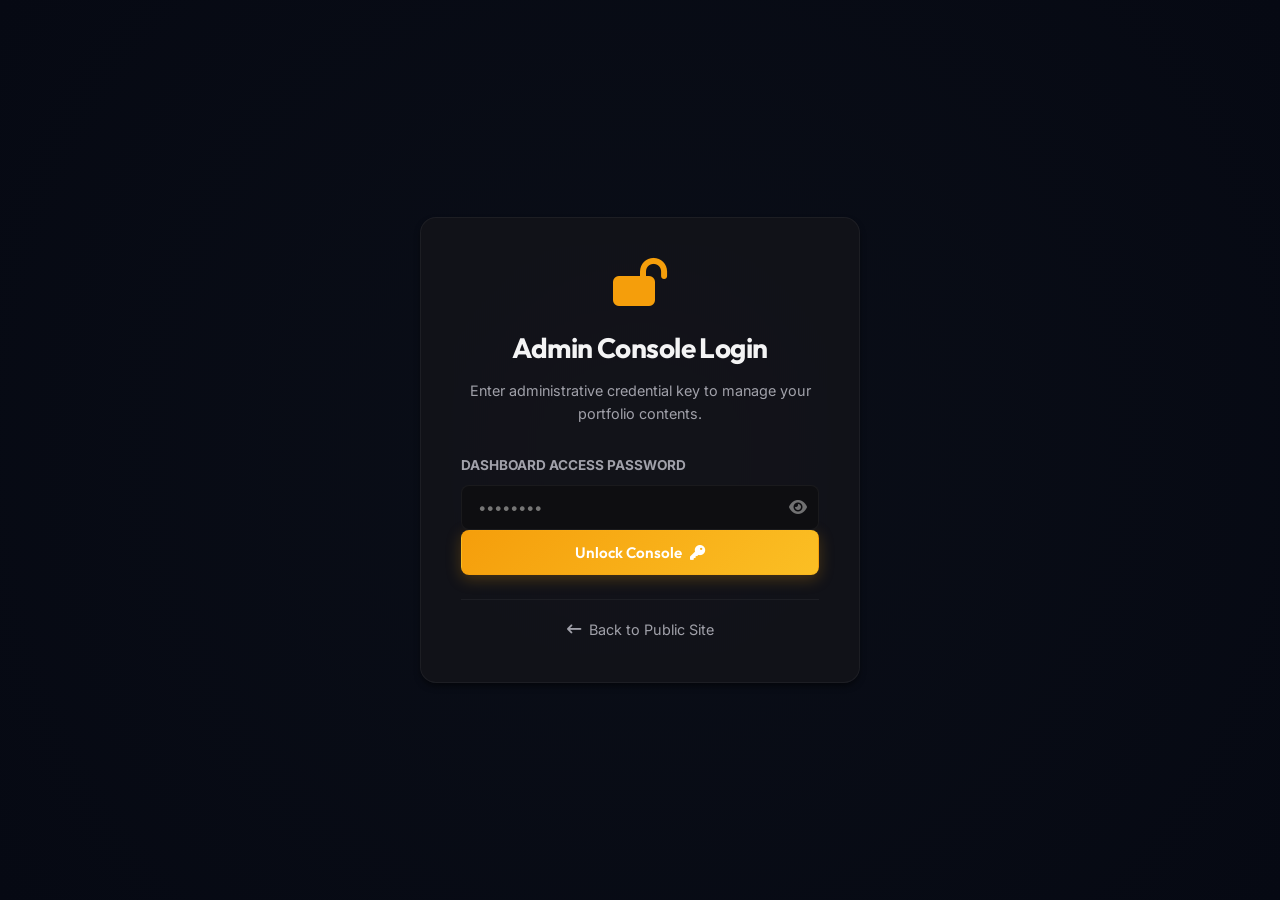
==== commit e21c7e73: "Update portfolio" ====
--- a/admin.html
+++ b/admin.html
@@ -3,7 +3,7 @@
 <head>
     <meta charset="UTF-8">
     <meta name="viewport" content="width=device-width, initial-scale=1.0">
-    <title>Admin Dashboard | Rosline Mary J</title>
+    <title>Admin Dashboard | Rosline mary J</title>
     <!-- Google Fonts -->
     <link rel="preconnect" href="https://fonts.googleapis.com">
     <link rel="preconnect" href="https://fonts.gstatic.com" crossorigin>
@@ -87,7 +87,7 @@
                 <div class="admin-info">
                     <i class="fa-solid fa-circle-user avatar-placeholder"></i>
                     <div class="admin-meta">
-                        <strong>Rosline Mary J</strong>
+                        <strong>Rosline mary J</strong>
                         <span>Administrator</span>
                     </div>
                 </div>
--- a/styles.css
+++ b/styles.css
@@ -1,4 +1,3 @@
-/* Custom CSS Variables & Typography Setup */
 :root {
     --font-heading: 'Outfit', 'Inter', sans-serif;
     --font-body: 'Inter', sans-serif;
@@ -13,51 +12,55 @@
     --container-max-width: 1200px;
     --nav-height: 80px;
 
-    /* Dark Mode Defaults */
-    --bg-color: #0b0f19;
-    --bg-grid: rgba(99, 102, 241, 0.03);
-    --card-bg: rgba(22, 28, 45, 0.6);
-    --card-border: rgba(255, 255, 255, 0.08);
-    --card-hover-border: rgba(99, 102, 241, 0.4);
+    /* Modern Light Yellow + Cream Theme (Default) */
+    --bg-color: #faf9f5;
+    --bg-grid: rgba(217, 119, 6, 0.015);
+    --card-bg: rgba(255, 255, 255, 0.85);
+    --card-border: rgba(217, 119, 6, 0.08);
+    --card-hover-border: rgba(217, 119, 6, 0.35);
     
-    --text-primary: #f3f4f6;
-    --text-secondary: #9ca3af;
-    --text-muted: #6b7280;
+    --text-primary: #18181b;
+    --text-secondary: #44403c;
+    --text-muted: #78716c;
     
-    --primary-accent: #6366f1;
-    --primary-accent-rgb: 99, 102, 241;
-    --secondary-accent: #06b6d4;
-    --secondary-accent-rgb: 6, 182, 212;
+    --primary-accent: #b45309; /* Deep golden amber for high contrast text/links */
+    --primary-accent-rgb: 180, 83, 9;
+    --secondary-accent: #ca8a04; /* Yellow-600 for icons/badges */
+    --secondary-accent-rgb: 202, 138, 4;
+    --secondary-accent-blue: #0891b2; /* 5% secondary accent blue */
+    --secondary-accent-blue-rgb: 8, 145, 178;
     
-    --accent-glow: rgba(99, 102, 241, 0.2);
-    --nav-bg: rgba(11, 15, 25, 0.8);
-    --shadow-sm: 0 4px 6px -1px rgba(0, 0, 0, 0.2);
-    --shadow-md: 0 10px 15px -3px rgba(0, 0, 0, 0.3);
-    --shadow-lg: 0 20px 25px -5px rgba(0, 0, 0, 0.4);
-}
-
-/* Light Theme overrides */
-[data-theme="light"] {
-    --bg-color: #f8fafc;
-    --bg-grid: rgba(79, 70, 229, 0.02);
-    --card-bg: rgba(255, 255, 255, 0.75);
-    --card-border: rgba(0, 0, 0, 0.08);
-    --card-hover-border: rgba(79, 70, 229, 0.3);
+    --accent-glow: rgba(202, 138, 4, 0.15);
+    --nav-bg: rgba(250, 249, 245, 0.85);
+    --shadow-sm: 0 4px 10px -2px rgba(180, 83, 9, 0.03), 0 2px 6px -1px rgba(0, 0, 0, 0.03);
+    --shadow-md: 0 10px 20px -5px rgba(180, 83, 9, 0.05), 0 4px 8px -2px rgba(0, 0, 0, 0.03);
+    --shadow-lg: 0 20px 30px -8px rgba(180, 83, 9, 0.08), 0 8px 16px -4px rgba(0, 0, 0, 0.04);
+}
+
+/* Dark Theme overrides */
+[data-theme="dark"] {
+    --bg-color: #0e0e11;
+    --bg-grid: rgba(251, 191, 36, 0.01);
+    --card-bg: rgba(22, 22, 26, 0.7);
+    --card-border: rgba(255, 255, 255, 0.05);
+    --card-hover-border: rgba(251, 191, 36, 0.35);
     
-    --text-primary: #0f172a;
-    --text-secondary: #475569;
-    --text-muted: #94a3b8;
+    --text-primary: #f4f4f5;
+    --text-secondary: #a1a1aa;
+    --text-muted: #717172;
     
-    --primary-accent: #4f46e5;
-    --primary-accent-rgb: 79, 70, 229;
-    --secondary-accent: #0891b2;
-    --secondary-accent-rgb: 8, 145, 178;
+    --primary-accent: #f59e0b; /* Amber-500 */
+    --primary-accent-rgb: 245, 158, 11;
+    --secondary-accent: #fbbf24; /* Amber-400 */
+    --secondary-accent-rgb: 251, 191, 36;
+    --secondary-accent-blue: #22d3ee; /* 5% secondary accent blue in dark mode */
+    --secondary-accent-blue-rgb: 34, 211, 238;
     
-    --accent-glow: rgba(79, 70, 229, 0.1);
-    --nav-bg: rgba(248, 250, 252, 0.85);
-    --shadow-sm: 0 4px 6px -1px rgba(0, 0, 0, 0.05);
-    --shadow-md: 0 10px 15px -3px rgba(0, 0, 0, 0.08);
-    --shadow-lg: 0 20px 25px -5px rgba(0, 0, 0, 0.1);
+    --accent-glow: rgba(245, 158, 11, 0.25);
+    --nav-bg: rgba(14, 14, 17, 0.85);
+    --shadow-sm: 0 4px 6px -1px rgba(0, 0, 0, 0.5);
+    --shadow-md: 0 10px 15px -3px rgba(0, 0, 0, 0.6);
+    --shadow-lg: 0 20px 25px -5px rgba(0, 0, 0, 0.7);
 }
 
 /* Reset and Global Styles */
@@ -76,10 +79,19 @@
     overflow-x: hidden;
     transition: background-color 0.4s ease, color 0.4s ease, border-color 0.4s ease, box-shadow 0.4s ease;
     background-image: 
-        radial-gradient(var(--bg-grid) 1px, transparent 0), 
-        radial-gradient(var(--bg-grid) 1.5px, transparent 0);
-    background-size: 40px 40px;
-    background-position: 0 0, 20px 20px;
+        radial-gradient(circle at 10% 20%, rgba(254, 252, 243, 0.4) 0%, transparent 40%),
+        radial-gradient(circle at 90% 80%, rgba(255, 251, 235, 0.4) 0%, transparent 40%),
+        radial-gradient(var(--bg-grid) 1px, transparent 0);
+    background-size: 100% 100%, 100% 100%, 40px 40px;
+    background-position: 0 0, 0 0, 0 0;
+    background-attachment: fixed;
+}
+
+[data-theme="dark"] body {
+    background-image: 
+        radial-gradient(circle at 10% 20%, rgba(20, 20, 25, 0.8) 0%, transparent 50%),
+        radial-gradient(circle at 90% 80%, rgba(15, 15, 20, 0.8) 0%, transparent 50%),
+        radial-gradient(var(--bg-grid) 1px, transparent 0);
 }
 
 .container {
@@ -151,18 +163,20 @@
 
 /* Glassmorphic Utilities */
 .glass-card {
+    transform-style: preserve-3d;
+    perspective: 1000px;
     background: var(--card-bg);
     border: 1px solid var(--card-border);
-    backdrop-filter: blur(16px) saturate(120%);
-    -webkit-backdrop-filter: blur(16px) saturate(120%);
+    backdrop-filter: blur(12px) saturate(110%);
+    -webkit-backdrop-filter: blur(12px) saturate(110%);
     border-radius: var(--border-radius-md);
-    box-shadow: var(--shadow-md);
+    box-shadow: var(--shadow-sm);
     transition: transform var(--transition-normal), border-color var(--transition-normal), box-shadow var(--transition-normal), background var(--transition-normal);
 }
 
 .glass-card:hover {
     border-color: var(--card-hover-border);
-    box-shadow: 0 12px 30px -10px var(--accent-glow);
+    box-shadow: 0 16px 36px -12px var(--accent-glow);
 }
 
 /* Badges */
@@ -192,14 +206,26 @@
 }
 
 .btn-primary {
-    background: linear-gradient(135deg, var(--primary-accent), #4f46e5);
+    background: linear-gradient(135deg, var(--primary-accent), var(--secondary-accent));
     color: #ffffff;
-    box-shadow: 0 4px 15px rgba(99, 102, 241, 0.3);
+    box-shadow: 0 4px 15px rgba(var(--primary-accent-rgb), 0.25);
+    border: 1px solid rgba(var(--primary-accent-rgb), 0.1);
+}
+
+[data-theme="light"] .btn-primary {
+    color: #18181b; /* Charcoal dark text for visual contrast on light button gradient */
+    font-weight: 700;
 }
 
 .btn-primary:hover {
     transform: translateY(-2px);
-    box-shadow: 0 8px 25px rgba(99, 102, 241, 0.45);
+    box-shadow: 0 8px 25px rgba(var(--primary-accent-rgb), 0.4);
+    background: linear-gradient(135deg, var(--secondary-accent), var(--primary-accent));
+}
+
+.btn-primary:active {
+    transform: translateY(1px);
+    box-shadow: 0 2px 8px rgba(var(--primary-accent-rgb), 0.2);
 }
 
 .btn-secondary {
@@ -210,8 +236,14 @@
 }
 
 .btn-secondary:hover {
-    background: var(--card-border);
+    background: rgba(var(--primary-accent-rgb), 0.05);
+    border-color: var(--primary-accent);
+    color: var(--primary-accent);
     transform: translateY(-2px);
+}
+
+.btn-secondary:active {
+    transform: translateY(1px);
 }
 
 .btn-logout {
@@ -323,15 +355,16 @@
     content: '';
     position: absolute;
     bottom: 0;
-    left: 0;
+    left: 50%;
     width: 0%;
     height: 2px;
     background: var(--primary-accent);
-    transition: width var(--transition-normal);
+    transition: all 0.3s cubic-bezier(0.4, 0, 0.2, 1);
+    transform: translateX(-50%);
 }
 
 .nav-link:hover::after, .nav-link.active::after {
-    width: 100%;
+    width: 80%;
 }
 
 .nav-actions {
@@ -469,9 +502,9 @@
 }
 
 .hero-badge {
-    background: rgba(6, 182, 212, 0.12);
-    color: var(--secondary-accent);
-    border: 1px solid rgba(6, 182, 212, 0.25);
+    background: rgba(var(--secondary-accent-rgb), 0.12);
+    color: var(--primary-accent);
+    border: 1px solid rgba(var(--secondary-accent-rgb), 0.25);
     margin-bottom: 20px;
     font-size: 0.8rem;
 }
@@ -560,14 +593,14 @@
 
 .avatar-glow {
     position: absolute;
-    top: -10px;
-    left: -10px;
-    right: -10px;
-    bottom: -10px;
+    top: -15px;
+    left: -15px;
+    right: -15px;
+    bottom: -15px;
     border-radius: 50%;
     background: linear-gradient(135deg, var(--primary-accent), var(--secondary-accent));
-    filter: blur(15px);
-    opacity: 0.4;
+    filter: blur(24px);
+    opacity: 0.55;
     animation: rotate-glow 8s linear infinite;
 }
 
@@ -581,9 +614,22 @@
     display: flex;
     align-items: center;
     justify-content: center;
+    overflow: hidden;
 }
 [data-theme="light"] .avatar-circle {
     background: #e2e8f0;
+}
+
+.avatar-img {
+    width: 100%;
+    height: 100%;
+    object-fit: cover;
+    border-radius: 50%;
+    transition: transform var(--transition-normal);
+}
+
+.avatar-img:hover {
+    transform: scale(1.04);
 }
 
 .avatar-icon {
@@ -649,9 +695,49 @@
 /* About Section */
 .about-grid {
     display: grid;
-    grid-template-columns: 1.1fr 0.9fr;
+    grid-template-columns: 0.8fr 1.2fr 1fr;
     gap: 30px;
     margin-top: 40px;
+}
+
+.about-image-card {
+    padding: 0;
+    overflow: hidden;
+    display: flex;
+    flex-direction: column;
+    border-radius: var(--border-radius-md);
+    aspect-ratio: 3/4;
+    max-height: 450px;
+    width: 100%;
+}
+
+.about-image-wrapper {
+    position: relative;
+    width: 100%;
+    height: 100%;
+    overflow: hidden;
+}
+
+.about-img-full {
+    width: 100%;
+    height: 100%;
+    object-fit: cover;
+    display: block;
+    transition: transform var(--transition-normal);
+}
+
+.about-image-card:hover .about-img-full {
+    transform: scale(1.05);
+}
+
+.about-image-glow {
+    position: absolute;
+    top: 0;
+    left: 0;
+    width: 100%;
+    height: 100%;
+    background: linear-gradient(to bottom, transparent 50%, rgba(11, 15, 25, 0.4));
+    pointer-events: none;
 }
 
 .about-info-card, .about-details-card {
@@ -2111,3 +2197,297 @@
 .print-only {
     display: none;
 }
+
+/* ==========================================
+   Modern Developer Portfolio - Cream & Gold
+   Subtle 3D, Float and Scroll Animations
+   ========================================== */
+
+/* 3D Floating Geometric Background shapes */
+.floating-geometrics {
+    position: absolute;
+    top: 0;
+    left: 0;
+    width: 100%;
+    height: 100%;
+    pointer-events: none;
+    z-index: 0;
+    overflow: hidden;
+}
+
+.geo-shape {
+    position: absolute;
+    border: 1px solid rgba(var(--primary-accent-rgb), 0.15);
+    background: rgba(var(--primary-accent-rgb), 0.015);
+    backdrop-filter: blur(1px);
+    animation: float-3d 22s linear infinite;
+    transform-style: preserve-3d;
+    will-change: transform;
+}
+
+.geo-circle-1 {
+    top: 15%;
+    left: 8%;
+    width: 60px;
+    height: 60px;
+    border-radius: 50%;
+    animation-duration: 25s;
+}
+
+.geo-square-1 {
+    top: 65%;
+    left: 42%;
+    width: 45px;
+    height: 45px;
+    border-radius: 8px;
+    animation-duration: 20s;
+    animation-delay: -3s;
+}
+
+.geo-triangle-1 {
+    top: 25%;
+    right: 12%;
+    width: 0;
+    height: 0;
+    border-left: 20px solid transparent;
+    border-right: 20px solid transparent;
+    border-bottom: 35px solid rgba(var(--secondary-accent-rgb), 0.12);
+    background: transparent;
+    backdrop-filter: none;
+    animation-duration: 24s;
+    animation-delay: -6s;
+}
+
+.geo-circle-2 {
+    bottom: 15%;
+    left: 18%;
+    width: 75px;
+    height: 75px;
+    border-radius: 50%;
+    border-color: rgba(var(--secondary-accent-rgb), 0.2);
+    animation-duration: 28s;
+    animation-delay: -9s;
+}
+
+@keyframes float-3d {
+    0% {
+        transform: translate3d(var(--parallax-x, 0px), var(--parallax-y, 0px), 0) translateY(0px) rotateX(0deg) rotateY(0deg);
+    }
+    50% {
+        transform: translate3d(var(--parallax-x, 0px), var(--parallax-y, 0px), 40px) translateY(-20px) rotateX(180deg) rotateY(90deg);
+    }
+    100% {
+        transform: translate3d(var(--parallax-x, 0px), var(--parallax-y, 0px), 0) translateY(0px) rotateX(360deg) rotateY(180deg);
+    }
+}
+
+/* Pulsing profile image glow & floating */
+@keyframes rotate-glow {
+    0% {
+        transform: rotate(0deg) scale(1);
+    }
+    50% {
+        transform: rotate(180deg) scale(1.04);
+    }
+    100% {
+        transform: rotate(360deg) scale(1);
+    }
+}
+
+@keyframes avatar-float {
+    0% {
+        transform: translateY(0px) rotate(0deg);
+    }
+    50% {
+        transform: translateY(-14px) rotate(1deg);
+    }
+    100% {
+        transform: translateY(0px) rotate(0deg);
+    }
+}
+
+/* Smooth Entrance Scroll Animations */
+.fade-in-section {
+    opacity: 0;
+    transform: translateY(35px) scale(0.99);
+    transition: opacity 0.85s cubic-bezier(0.16, 1, 0.3, 1), transform 0.85s cubic-bezier(0.16, 1, 0.3, 1);
+    will-change: opacity, transform;
+}
+
+.fade-in-section.is-visible {
+    opacity: 1;
+    transform: translateY(0) scale(1);
+}
+
+/* 3D Pop Out effect on Card Hover */
+.glass-card h3, 
+.glass-card .card-icon, 
+.glass-card img,
+.glass-card .skills-list li,
+.glass-card .timeline-duration,
+.glass-card .badge {
+    transition: transform 0.4s cubic-bezier(0.16, 1, 0.3, 1);
+}
+
+.glass-card:hover h3 {
+    transform: translateZ(24px);
+    color: var(--primary-accent);
+}
+
+.glass-card:hover .card-icon {
+    transform: translateZ(36px);
+}
+
+.glass-card:hover .skills-list li {
+    transform: translateZ(12px);
+}
+
+.glass-card:hover .timeline-duration {
+    transform: translateZ(15px);
+}
+
+/* Reduced Motion Override */
+@media (prefers-reduced-motion: reduce) {
+    .fade-in-section {
+        opacity: 1 !important;
+        transform: none !important;
+        transition: none !important;
+    }
+    .geo-shape, .avatar-glow, .dev-avatar-graphic, .avatar-orbit-ring {
+        animation: none !important;
+    }
+    .glass-card, .glass-card h3, .glass-card .card-icon, .glass-card img, .glass-card .skills-list li {
+        transform: none !important;
+        transition: none !important;
+        box-shadow: none !important;
+    }
+    .cursor-glow, .bg-particles {
+        display: none !important;
+    }
+}
+
+/* ==========================================
+   Custom Creative Coding Elements
+   ========================================== */
+
+/* Cursor-Following Ambient Light Glow */
+.cursor-glow {
+    position: fixed;
+    top: 0;
+    left: 0;
+    width: 320px;
+    height: 320px;
+    background: radial-gradient(circle, rgba(var(--secondary-accent-rgb), 0.08) 0%, rgba(var(--secondary-accent-blue-rgb), 0.02) 50%, rgba(var(--secondary-accent-rgb), 0) 80%);
+    border-radius: 50%;
+    pointer-events: none;
+    transform: translate(-50%, -50%);
+    z-index: 9998;
+    opacity: 0;
+    transition: opacity 0.5s ease;
+}
+
+/* Profile Avatar Tilted 3D Orbit Rings */
+.avatar-orbit-ring {
+    position: absolute;
+    border: 1px dashed rgba(var(--primary-accent-rgb), 0.2);
+    border-radius: 50%;
+    top: -20px;
+    left: -20px;
+    right: -20px;
+    bottom: -20px;
+    pointer-events: none;
+    z-index: 1;
+}
+
+.avatar-orbit-ring.ring-1 {
+    animation: spin-orbit 14s linear infinite;
+}
+
+.avatar-orbit-ring.ring-2 {
+    top: -40px;
+    left: -40px;
+    right: -40px;
+    bottom: -40px;
+    border-color: rgba(var(--secondary-accent-blue-rgb), 0.12);
+    animation: spin-orbit-reverse 22s linear infinite;
+}
+
+@keyframes spin-orbit {
+    0% { transform: rotate(0deg) rotateX(65deg) rotateY(15deg); }
+    100% { transform: rotate(360deg) rotateX(65deg) rotateY(15deg); }
+}
+
+@keyframes spin-orbit-reverse {
+    0% { transform: rotate(360deg) rotateX(45deg) rotateY(-10deg); }
+    100% { transform: rotate(0deg) rotateX(45deg) rotateY(-10deg); }
+}
+
+/* Monospace Coding Brackets and Characters */
+.wireframe-bracket-left, .wireframe-bracket-right, .wireframe-slash {
+    border: none !important;
+    background: transparent !important;
+    backdrop-filter: none !important;
+    font-family: 'Courier New', Courier, monospace;
+    font-weight: 300;
+    color: rgba(var(--primary-accent-rgb), 0.08);
+    font-size: 5.5rem;
+    display: flex;
+    align-items: center;
+    justify-content: center;
+    user-select: none;
+}
+
+.wireframe-bracket-left {
+    top: 38%;
+    left: 14%;
+    animation-duration: 26s;
+}
+
+.wireframe-bracket-right {
+    top: 56%;
+    right: 20%;
+    animation-duration: 20s;
+    animation-delay: -5s;
+}
+
+.wireframe-slash {
+    top: 18%;
+    right: 36%;
+    font-size: 2.8rem;
+    color: rgba(var(--secondary-accent-blue-rgb), 0.08);
+    animation-duration: 24s;
+    animation-delay: -10s;
+}
+
+/* Background floating particles canvas */
+.bg-particles {
+    position: fixed;
+    top: 0;
+    left: 0;
+    width: 100%;
+    height: 100%;
+    pointer-events: none;
+    z-index: -1;
+    overflow: hidden;
+}
+
+.bg-particle {
+    position: absolute;
+    border-radius: 50%;
+    will-change: transform;
+}
+
+@keyframes float-bg-particle {
+    0% {
+        transform: translateY(0) translateX(0);
+    }
+    33% {
+        transform: translateY(-60px) translateX(24px);
+    }
+    66% {
+        transform: translateY(-120px) translateX(-24px);
+    }
+    100% {
+        transform: translateY(-180px) translateX(0);
+    }
+}
